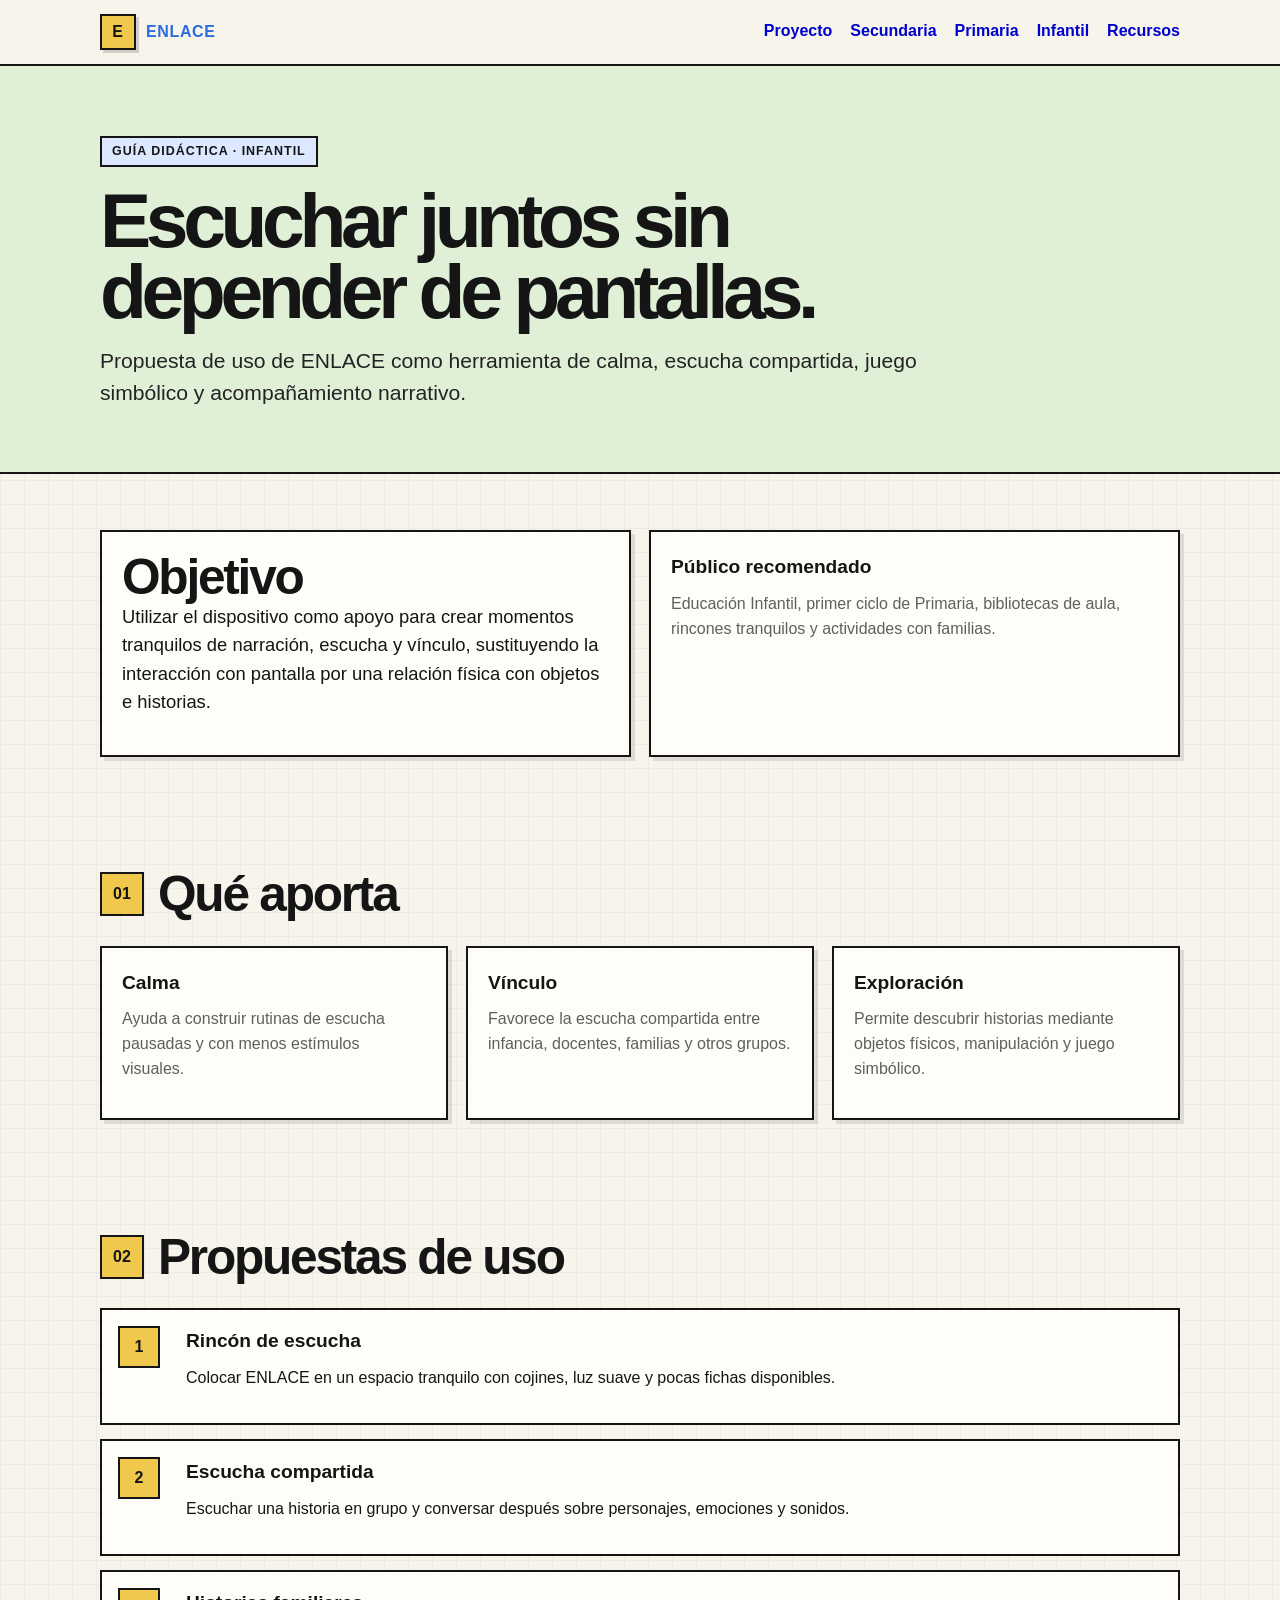
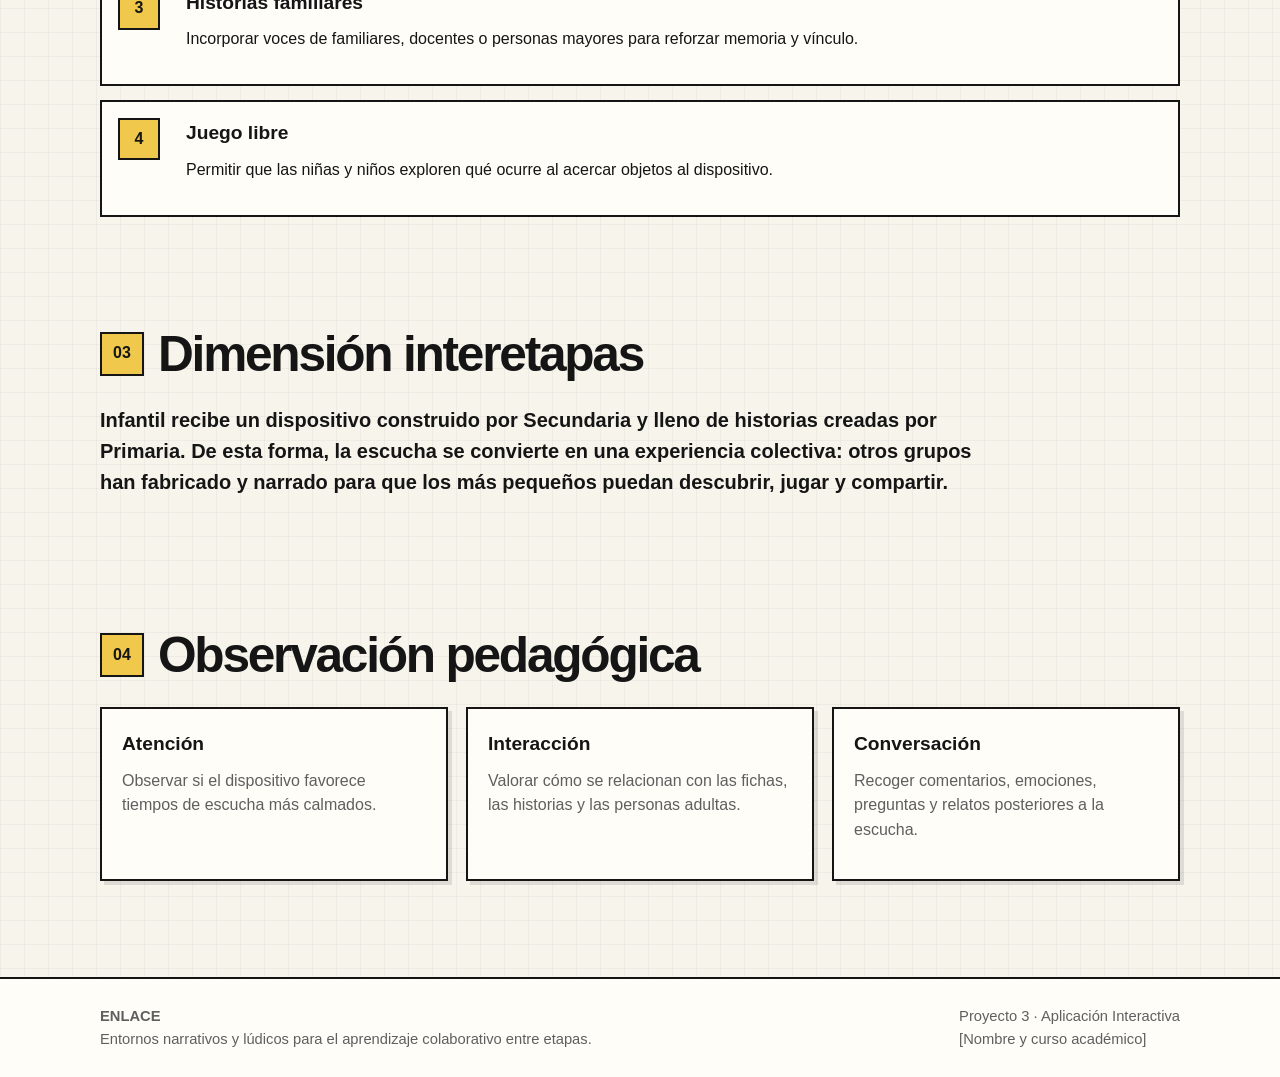
==== infantil.html @ cffe7b9e "Add files via upload" ====
<!DOCTYPE html>
<html lang="es">
<head>
  <meta charset="UTF-8" />
  <meta name="viewport" content="width=device-width, initial-scale=1.0" />
  <title>ENLACE · Guía Infantil</title>
  <meta name="description" content="Guía didáctica de Educación Infantil para usar ENLACE como apoyo a la escucha compartida." />
  <link rel="stylesheet" href="style.css" />
</head>
<body>
<header class="topbar"><nav class="nav" id="nav"><a class="brand" href="index.html"><span class="brand-mark">E</span><span>ENLACE</span></a><button class="mobile-menu" id="menuBtn" aria-expanded="false" aria-controls="navLinks">Menú</button><div class="nav-links" id="navLinks"><a href="proyecto.html">Proyecto</a><a href="secundaria.html">Secundaria</a><a href="primaria.html">Primaria</a><a href="infantil.html">Infantil</a><a href="recursos.html">Recursos</a></div></nav></header>
<main><section class="page-hero guide-hero green-hero"><span class="eyebrow">Guía didáctica · Infantil</span><h1>Escuchar juntos sin depender de pantallas.</h1><p class="lead">Propuesta de uso de ENLACE como herramienta de calma, escucha compartida, juego simbólico y acompañamiento narrativo.</p></section><section><div class="grid two"><div class="card large-text"><h2>Objetivo</h2><p>Utilizar el dispositivo como apoyo para crear momentos tranquilos de narración, escucha y vínculo, sustituyendo la interacción con pantalla por una relación física con objetos e historias.</p></div><div class="card"><h3>Público recomendado</h3><p>Educación Infantil, primer ciclo de Primaria, bibliotecas de aula, rincones tranquilos y actividades con familias.</p></div></div></section><section><div class="section-title"><span>01</span><h2>Qué aporta</h2></div><div class="grid three"><div class="card"><h3>Calma</h3><p>Ayuda a construir rutinas de escucha pausadas y con menos estímulos visuales.</p></div><div class="card"><h3>Vínculo</h3><p>Favorece la escucha compartida entre infancia, docentes, familias y otros grupos.</p></div><div class="card"><h3>Exploración</h3><p>Permite descubrir historias mediante objetos físicos, manipulación y juego simbólico.</p></div></div></section><section><div class="section-title"><span>02</span><h2>Propuestas de uso</h2></div><div class="steps"><div class="step"><div><h3>Rincón de escucha</h3><p>Colocar ENLACE en un espacio tranquilo con cojines, luz suave y pocas fichas disponibles.</p></div></div><div class="step"><div><h3>Escucha compartida</h3><p>Escuchar una historia en grupo y conversar después sobre personajes, emociones y sonidos.</p></div></div><div class="step"><div><h3>Historias familiares</h3><p>Incorporar voces de familiares, docentes o personas mayores para reforzar memoria y vínculo.</p></div></div><div class="step"><div><h3>Juego libre</h3><p>Permitir que las niñas y niños exploren qué ocurre al acercar objetos al dispositivo.</p></div></div></div></section><section><div class="section-title"><span>03</span><h2>Dimensión interetapas</h2></div><p class="wide-text">Infantil recibe un dispositivo construido por Secundaria y lleno de historias creadas por Primaria. De esta forma, la escucha se convierte en una experiencia colectiva: otros grupos han fabricado y narrado para que los más pequeños puedan descubrir, jugar y compartir.</p></section><section><div class="section-title"><span>04</span><h2>Observación pedagógica</h2></div><div class="grid three"><div class="card"><h3>Atención</h3><p>Observar si el dispositivo favorece tiempos de escucha más calmados.</p></div><div class="card"><h3>Interacción</h3><p>Valorar cómo se relacionan con las fichas, las historias y las personas adultas.</p></div><div class="card"><h3>Conversación</h3><p>Recoger comentarios, emociones, preguntas y relatos posteriores a la escucha.</p></div></div></section></main><footer class="footer"><div class="footer-inner"><div><strong>ENLACE</strong><br>Entornos narrativos y lúdicos para el aprendizaje colaborativo entre etapas.</div><div>Proyecto 3 · Aplicación Interactiva<br>[Nombre y curso académico]</div></div></footer><script src="script.js"></script></body></html>
---- style.css ----
:root{--bg:#f7f4ec;--paper:#fffdf7;--ink:#151515;--muted:#5f5f5f;--line:#151515;--blue:#dbe8ff;--blue-strong:#2d6cdf;--yellow:#f0c84b;--yellow-soft:#fff1a8;--green-soft:#dff0d7;--shadow:5px 5px 0 rgba(0,0,0,.12);--max:1120px}*{box-sizing:border-box}html{scroll-behavior:smooth}body{margin:0;font-family:Arial,Helvetica,sans-serif;color:var(--ink);background:linear-gradient(rgba(0,0,0,.035) 1px,transparent 1px),linear-gradient(90deg,rgba(0,0,0,.035) 1px,transparent 1px),var(--bg);background-size:24px 24px;line-height:1.55}a{color:inherit}.topbar{position:sticky;top:0;z-index:20;background:rgba(247,244,236,.95);backdrop-filter:blur(8px);border-bottom:2px solid var(--line)}.nav{max-width:var(--max);margin:0 auto;padding:14px 20px;display:flex;align-items:center;justify-content:space-between;gap:18px}.brand{display:flex;align-items:center;gap:10px;font-weight:900;text-transform:uppercase;letter-spacing:.04em;text-decoration:none;color:var(--blue-strong)}.brand-mark{width:36px;height:36px;border:2px solid var(--line);background:var(--yellow);color:var(--ink);display:grid;place-items:center;box-shadow:3px 3px 0 rgba(0,0,0,.16);font-weight:900}.nav-links{display:flex;flex-wrap:wrap;justify-content:flex-end;gap:18px;font-weight:700}.nav-links a{text-decoration:none;border-bottom:2px solid transparent;color:#0000cc}.nav-links a:hover{border-bottom-color:var(--line)}.mobile-menu{display:none}section{max-width:var(--max);margin:0 auto;padding:56px 20px}.hero{max-width:var(--max);margin:0 auto;padding:62px 20px 52px;display:grid;grid-template-columns:minmax(0,.98fr) minmax(360px,.82fr);gap:42px;align-items:start}.hero-copy{max-width:660px}.hero-card-top{margin-top:80px}.eyebrow{display:inline-block;border:2px solid var(--line);background:var(--blue);padding:4px 10px;font-weight:800;text-transform:uppercase;letter-spacing:.08em;font-size:.78rem;margin-bottom:18px}h1{font-size:clamp(3rem,8vw,6.4rem);line-height:.92;margin:0 0 18px;letter-spacing:-.07em}.page-hero h1{font-size:clamp(2.5rem,6vw,5.2rem);max-width:920px}h2{font-size:clamp(1.85rem,4vw,3.1rem);margin:0;line-height:1.02;letter-spacing:-.045em}h3{margin:0 0 10px;font-size:1.2rem}p{margin-top:0}.claim{font-size:clamp(1.25rem,2.6vw,2rem);font-weight:900;margin:0 0 18px}.lead{font-size:clamp(1.05rem,2vw,1.32rem);color:#232323;margin:0 0 28px;max-width:820px}.lead.short{max-width:610px}.hero-actions,.button-row{display:flex;flex-wrap:wrap;gap:12px}.btn{display:inline-flex;align-items:center;justify-content:center;border:2px solid var(--line);background:var(--paper);color:var(--ink);padding:12px 16px;text-decoration:none;font-weight:900;box-shadow:4px 4px 0 rgba(0,0,0,.16);transition:transform .12s ease,box-shadow .12s ease}.btn:hover{transform:translate(2px,2px);box-shadow:2px 2px 0 rgba(0,0,0,.18)}.btn.primary{background:var(--yellow)}.btn.blue{background:var(--blue)}.small-btn{padding:9px 12px;font-size:.92rem}.hero-card,.card,.guide-preview,.diagram,.codebox,.resource,.cta-block{background:var(--paper);border:2px solid var(--line);box-shadow:4px 4px 0 rgba(0,0,0,.1)}.hero-card{padding:20px;box-shadow:var(--shadow);transform:rotate(1deg)}.placeholder-img{min-height:320px;border:2px dashed var(--line);background:repeating-linear-gradient(-45deg,#fffdf7,#fffdf7 12px,#f1eadb 12px,#f1eadb 24px);display:grid;place-items:center;text-align:center;padding:24px;font-weight:900;color:var(--muted)}.placeholder-img.small{min-height:190px}.caption{font-size:.86rem;color:var(--muted);margin:12px 0 0}.intro-block{padding-top:34px}.section-title{display:grid;grid-template-columns:auto 1fr;gap:14px;align-items:center;margin-bottom:26px}.section-title span,.stage-number{width:44px;height:44px;display:grid;place-items:center;border:2px solid var(--line);background:var(--yellow);font-weight:900}.grid{display:grid;gap:18px}.grid.two{grid-template-columns:repeat(2,1fr)}.grid.three{grid-template-columns:repeat(3,1fr)}.card{padding:20px}.card p{color:var(--muted)}.large-text p{font-size:1.15rem;color:var(--ink)}.stage-flow{display:grid;grid-template-columns:repeat(3,1fr);gap:18px}.stage-card{border:2px solid var(--line);background:var(--paper);padding:20px;box-shadow:var(--shadow);min-height:260px}.stage-blue{background:var(--blue)}.stage-yellow{background:var(--yellow-soft)}.stage-green{background:var(--green-soft)}.text-link{display:inline-block;margin-top:10px;font-weight:900;text-decoration-thickness:2px}.steps{counter-reset:step;display:grid;gap:14px}.steps.compact{grid-template-columns:repeat(4,1fr)}.step{counter-increment:step;display:grid;grid-template-columns:54px 1fr;gap:14px;align-items:start;background:var(--paper);border:2px solid var(--line);padding:16px}.steps.compact .step{grid-template-columns:1fr}.step:before{content:counter(step);width:38px;height:38px;background:var(--yellow);border:2px solid var(--line);display:grid;place-items:center;font-weight:900}.guide-preview{overflow:hidden}.guide-body{padding:18px}.cta-block{display:flex;justify-content:space-between;align-items:center;gap:24px;padding:26px;margin-bottom:46px}.page-hero{padding-top:70px;padding-bottom:34px}.guide-hero{border-bottom:2px solid var(--line);max-width:none;padding-left:max(20px,calc((100vw - var(--max))/2 + 20px));padding-right:max(20px,calc((100vw - var(--max))/2 + 20px))}.blue-hero{background:var(--blue)}.yellow-hero{background:var(--yellow-soft)}.green-hero{background:var(--green-soft)}.diagram{padding:20px;overflow-x:auto}.flow{display:flex;align-items:stretch;gap:10px;min-width:760px}.flow-box{flex:1;border:2px solid var(--line);padding:14px;background:#fff;text-align:center;font-weight:900;min-height:82px;display:grid;place-items:center}.arrow{display:grid;place-items:center;font-size:1.6rem;font-weight:900}.wide-text{max-width:880px;font-size:1.25rem;font-weight:700}.resource-list{display:grid;gap:12px}.resource{display:flex;align-items:center;justify-content:space-between;gap:16px;padding:14px 16px}.resource small{display:block;color:var(--muted);margin-top:2px}.tag{display:inline-flex;align-items:center;border:2px solid var(--line);padding:3px 8px;font-size:.78rem;font-weight:900;background:#fff;white-space:nowrap;text-decoration:none}.codebox{padding:18px;overflow-x:auto}.codebox pre{margin:0;font-size:1rem}.footer{border-top:2px solid var(--line);background:var(--paper);margin-top:40px}.footer-inner{max-width:var(--max);margin:0 auto;padding:26px 20px;display:flex;justify-content:space-between;gap:20px;flex-wrap:wrap;color:var(--muted);font-size:.92rem}@media(max-width:980px){.hero,.grid.two,.grid.three,.stage-flow,.steps.compact{grid-template-columns:1fr}.hero-card-top{margin-top:0}h1{font-size:clamp(3.2rem,16vw,5.8rem)}.cta-block{flex-direction:column;align-items:flex-start}}@media(max-width:760px){.mobile-menu{display:inline-flex;border:2px solid var(--line);background:var(--paper);padding:8px 10px;font-weight:900}.nav{flex-wrap:wrap}.nav-links{display:none;width:100%;padding-top:12px;flex-direction:column;gap:10px}.nav.open .nav-links{display:flex}.hero,section{padding-left:16px;padding-right:16px}.hero{padding-top:42px}.resource{align-items:flex-start;flex-direction:column}}
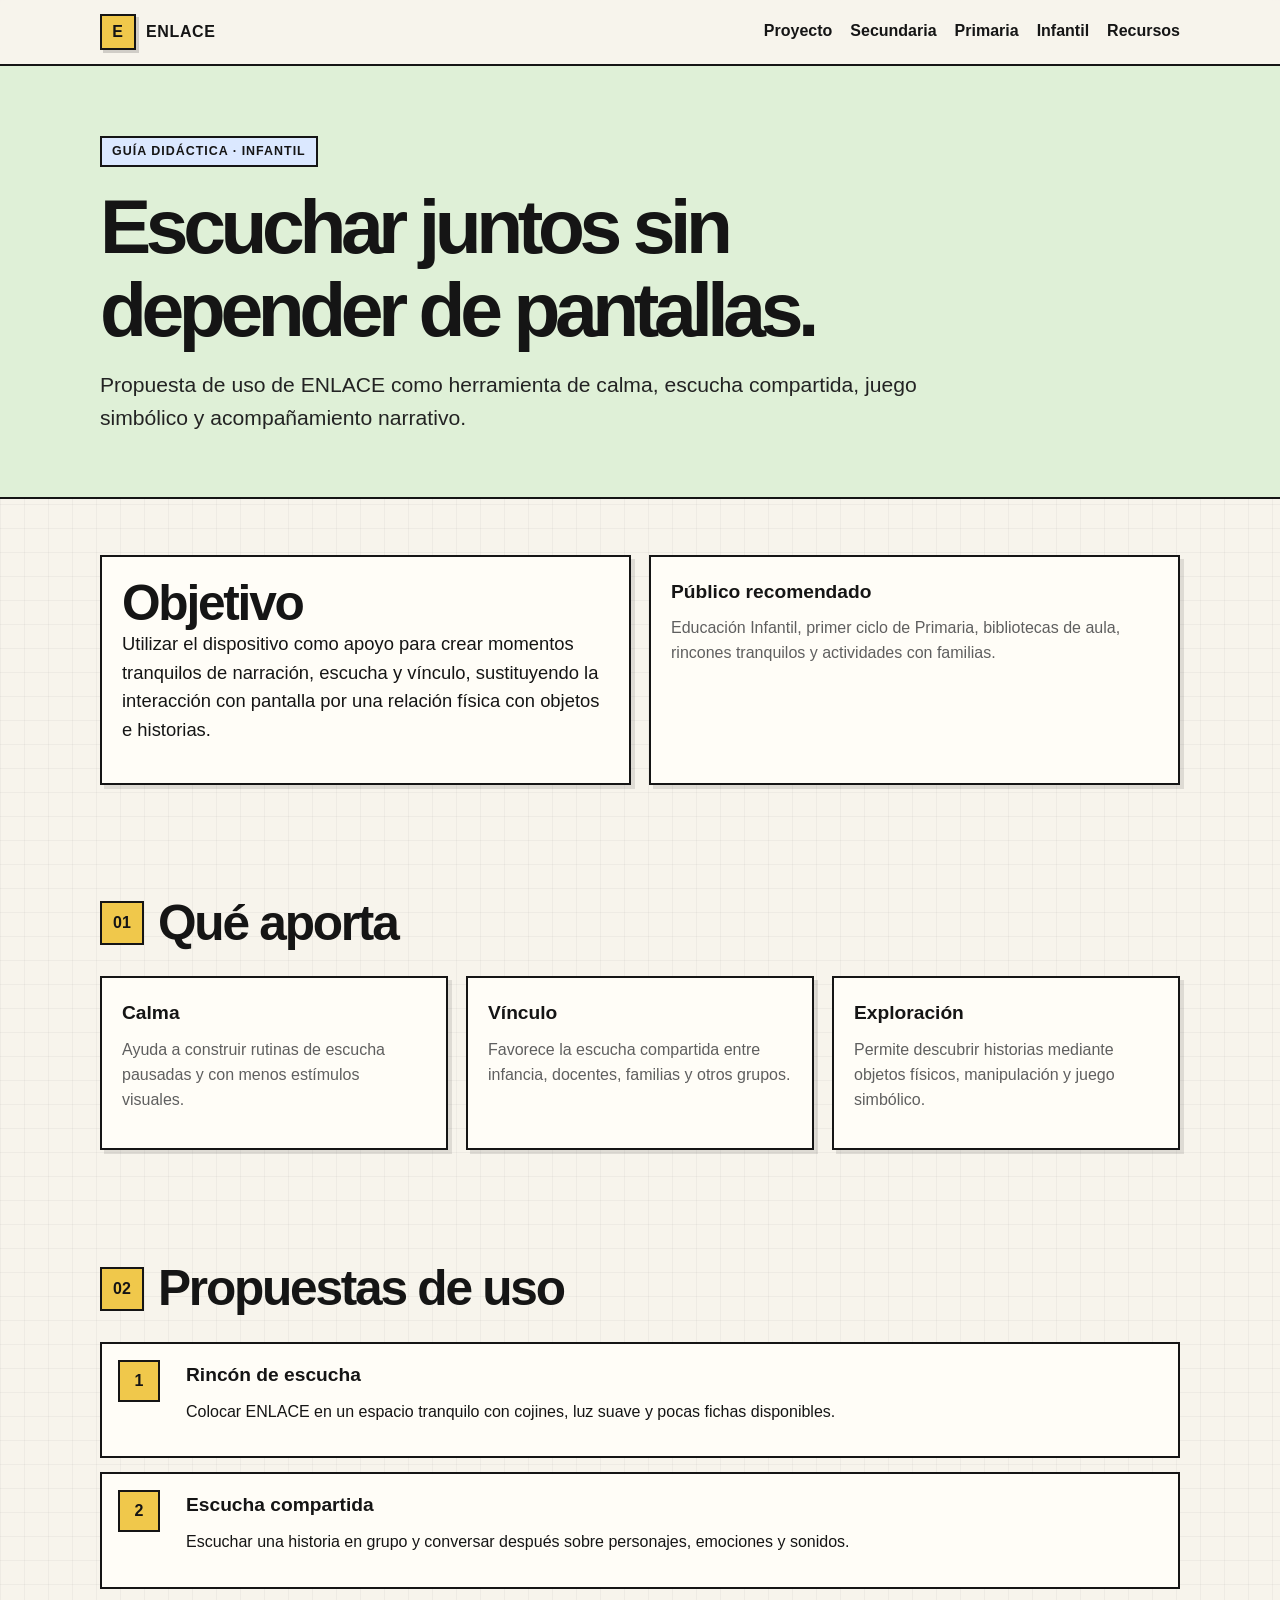
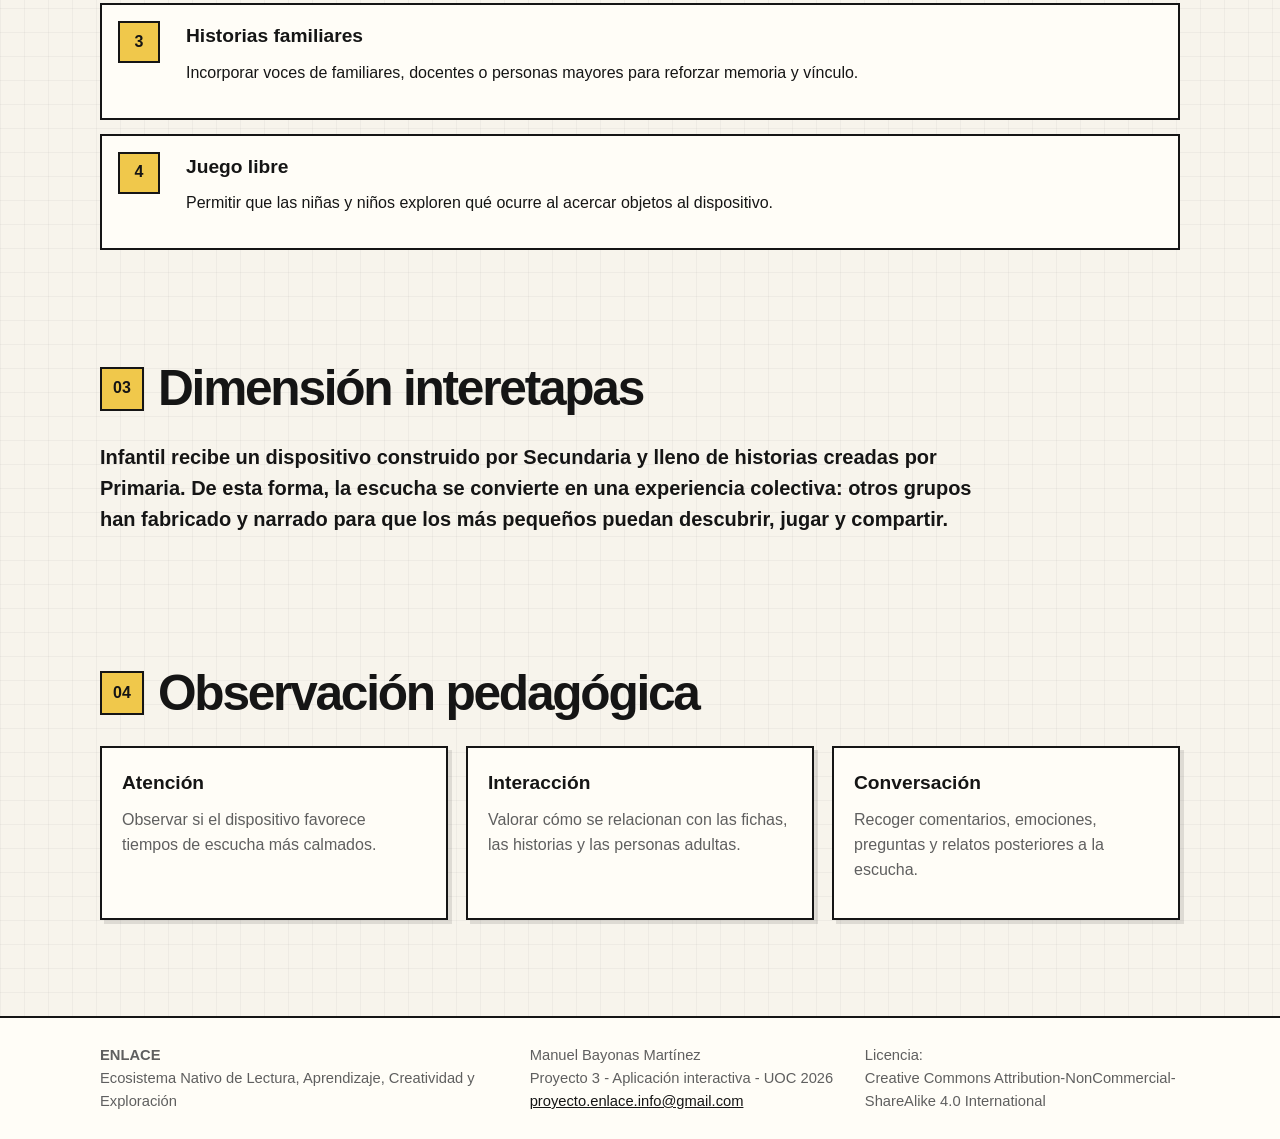
==== commit a329e42b: "Add files via upload" ====
--- a/infantil.html
+++ b/infantil.html
@@ -3,10 +3,194 @@
 <head>
   <meta charset="UTF-8" />
   <meta name="viewport" content="width=device-width, initial-scale=1.0" />
+
   <title>ENLACE · Guía Infantil</title>
-  <meta name="description" content="Guía didáctica de Educación Infantil para usar ENLACE como apoyo a la escucha compartida." />
+
+  <meta
+    name="description"
+    content="Guía didáctica para usar ENLACE como apoyo a la escucha compartida."
+  />
+
   <link rel="stylesheet" href="style.css" />
 </head>
+
 <body>
-<header class="topbar"><nav class="nav" id="nav"><a class="brand" href="index.html"><span class="brand-mark">E</span><span>ENLACE</span></a><button class="mobile-menu" id="menuBtn" aria-expanded="false" aria-controls="navLinks">Menú</button><div class="nav-links" id="navLinks"><a href="proyecto.html">Proyecto</a><a href="secundaria.html">Secundaria</a><a href="primaria.html">Primaria</a><a href="infantil.html">Infantil</a><a href="recursos.html">Recursos</a></div></nav></header>
-<main><section class="page-hero guide-hero green-hero"><span class="eyebrow">Guía didáctica · Infantil</span><h1>Escuchar juntos sin depender de pantallas.</h1><p class="lead">Propuesta de uso de ENLACE como herramienta de calma, escucha compartida, juego simbólico y acompañamiento narrativo.</p></section><section><div class="grid two"><div class="card large-text"><h2>Objetivo</h2><p>Utilizar el dispositivo como apoyo para crear momentos tranquilos de narración, escucha y vínculo, sustituyendo la interacción con pantalla por una relación física con objetos e historias.</p></div><div class="card"><h3>Público recomendado</h3><p>Educación Infantil, primer ciclo de Primaria, bibliotecas de aula, rincones tranquilos y actividades con familias.</p></div></div></section><section><div class="section-title"><span>01</span><h2>Qué aporta</h2></div><div class="grid three"><div class="card"><h3>Calma</h3><p>Ayuda a construir rutinas de escucha pausadas y con menos estímulos visuales.</p></div><div class="card"><h3>Vínculo</h3><p>Favorece la escucha compartida entre infancia, docentes, familias y otros grupos.</p></div><div class="card"><h3>Exploración</h3><p>Permite descubrir historias mediante objetos físicos, manipulación y juego simbólico.</p></div></div></section><section><div class="section-title"><span>02</span><h2>Propuestas de uso</h2></div><div class="steps"><div class="step"><div><h3>Rincón de escucha</h3><p>Colocar ENLACE en un espacio tranquilo con cojines, luz suave y pocas fichas disponibles.</p></div></div><div class="step"><div><h3>Escucha compartida</h3><p>Escuchar una historia en grupo y conversar después sobre personajes, emociones y sonidos.</p></div></div><div class="step"><div><h3>Historias familiares</h3><p>Incorporar voces de familiares, docentes o personas mayores para reforzar memoria y vínculo.</p></div></div><div class="step"><div><h3>Juego libre</h3><p>Permitir que las niñas y niños exploren qué ocurre al acercar objetos al dispositivo.</p></div></div></div></section><section><div class="section-title"><span>03</span><h2>Dimensión interetapas</h2></div><p class="wide-text">Infantil recibe un dispositivo construido por Secundaria y lleno de historias creadas por Primaria. De esta forma, la escucha se convierte en una experiencia colectiva: otros grupos han fabricado y narrado para que los más pequeños puedan descubrir, jugar y compartir.</p></section><section><div class="section-title"><span>04</span><h2>Observación pedagógica</h2></div><div class="grid three"><div class="card"><h3>Atención</h3><p>Observar si el dispositivo favorece tiempos de escucha más calmados.</p></div><div class="card"><h3>Interacción</h3><p>Valorar cómo se relacionan con las fichas, las historias y las personas adultas.</p></div><div class="card"><h3>Conversación</h3><p>Recoger comentarios, emociones, preguntas y relatos posteriores a la escucha.</p></div></div></section></main><footer class="footer"><div class="footer-inner"><div><strong>ENLACE</strong><br>Entornos narrativos y lúdicos para el aprendizaje colaborativo entre etapas.</div><div>Proyecto 3 · Aplicación Interactiva<br>[Nombre y curso académico]</div></div></footer><script src="script.js"></script></body></html>+  <header class="topbar">
+    <nav class="nav" id="nav">
+      <a class="brand" href="index.html" aria-label="Inicio ENLACE">
+        <span class="brand-mark">E</span>
+        <span>ENLACE</span>
+      </a>
+
+      <button
+        class="mobile-menu"
+        id="menuBtn"
+        aria-expanded="false"
+        aria-controls="navLinks"
+      >
+        Menú
+      </button>
+
+      <div class="nav-links" id="navLinks">
+        <a href="proyecto.html">Proyecto</a>
+        <a href="secundaria.html">Secundaria</a>
+        <a href="primaria.html">Primaria</a>
+        <a href="infantil.html">Infantil</a>
+        <a href="recursos.html">Recursos</a>
+      </div>
+    </nav>
+  </header>
+
+  <main>
+    <section class="page-hero guide-hero green-hero">
+      <span class="eyebrow">Guía didáctica · Infantil</span>
+      <h1>Escuchar juntos sin depender de pantallas.</h1>
+      <p class="lead">
+        Propuesta de uso de ENLACE como herramienta de calma, escucha compartida,
+        juego simbólico y acompañamiento narrativo.
+      </p>
+    </section>
+
+    <section>
+      <div class="grid two">
+        <div class="card large-text">
+          <h2>Objetivo</h2>
+          <p>
+            Utilizar el dispositivo como apoyo para crear momentos tranquilos de narración,
+            escucha y vínculo, sustituyendo la interacción con pantalla por una relación física
+            con objetos e historias.
+          </p>
+        </div>
+
+        <div class="card">
+          <h3>Público recomendado</h3>
+          <p>
+            Educación Infantil, primer ciclo de Primaria, bibliotecas de aula,
+            rincones tranquilos y actividades con familias.
+          </p>
+        </div>
+      </div>
+    </section>
+
+    <section>
+      <div class="section-title">
+        <span>01</span>
+        <h2>Qué aporta</h2>
+      </div>
+
+      <div class="grid three">
+        <div class="card">
+          <h3>Calma</h3>
+          <p>Ayuda a construir rutinas de escucha pausadas y con menos estímulos visuales.</p>
+        </div>
+
+        <div class="card">
+          <h3>Vínculo</h3>
+          <p>Favorece la escucha compartida entre infancia, docentes, familias y otros grupos.</p>
+        </div>
+
+        <div class="card">
+          <h3>Exploración</h3>
+          <p>Permite descubrir historias mediante objetos físicos, manipulación y juego simbólico.</p>
+        </div>
+      </div>
+    </section>
+
+    <section>
+      <div class="section-title">
+        <span>02</span>
+        <h2>Propuestas de uso</h2>
+      </div>
+
+      <div class="steps">
+        <div class="step">
+          <div>
+            <h3>Rincón de escucha</h3>
+            <p>Colocar ENLACE en un espacio tranquilo con cojines, luz suave y pocas fichas disponibles.</p>
+          </div>
+        </div>
+
+        <div class="step">
+          <div>
+            <h3>Escucha compartida</h3>
+            <p>Escuchar una historia en grupo y conversar después sobre personajes, emociones y sonidos.</p>
+          </div>
+        </div>
+
+        <div class="step">
+          <div>
+            <h3>Historias familiares</h3>
+            <p>Incorporar voces de familiares, docentes o personas mayores para reforzar memoria y vínculo.</p>
+          </div>
+        </div>
+
+        <div class="step">
+          <div>
+            <h3>Juego libre</h3>
+            <p>Permitir que las niñas y niños exploren qué ocurre al acercar objetos al dispositivo.</p>
+          </div>
+        </div>
+      </div>
+    </section>
+
+    <section>
+      <div class="section-title">
+        <span>03</span>
+        <h2>Dimensión interetapas</h2>
+      </div>
+
+      <p class="wide-text">
+        Infantil recibe un dispositivo construido por Secundaria y lleno de historias creadas por Primaria.
+        De esta forma, la escucha se convierte en una experiencia colectiva: otros grupos han fabricado y
+        narrado para que los más pequeños puedan descubrir, jugar y compartir.
+      </p>
+    </section>
+
+    <section>
+      <div class="section-title">
+        <span>04</span>
+        <h2>Observación pedagógica</h2>
+      </div>
+
+      <div class="grid three">
+        <div class="card">
+          <h3>Atención</h3>
+          <p>Observar si el dispositivo favorece tiempos de escucha más calmados.</p>
+        </div>
+
+        <div class="card">
+          <h3>Interacción</h3>
+          <p>Valorar cómo se relacionan con las fichas, las historias y las personas adultas.</p>
+        </div>
+
+        <div class="card">
+          <h3>Conversación</h3>
+          <p>Recoger comentarios, emociones, preguntas y relatos posteriores a la escucha.</p>
+        </div>
+      </div>
+    </section>
+  </main>
+
+  <footer class="footer">
+    <div class="footer-inner">
+      <div>
+        <strong>ENLACE</strong><br />
+        Ecosistema Nativo de Lectura, Aprendizaje, Creatividad y Exploración
+      </div>
+
+      <div>
+        Manuel Bayonas Martínez<br />
+        Proyecto 3 - Aplicación interactiva - UOC 2026<br />
+        <a href="mailto:proyecto.enlace.info@gmail.com">proyecto.enlace.info@gmail.com</a>
+      </div>
+
+      <div>
+        Licencia:<br />
+        Creative Commons Attribution-NonCommercial-ShareAlike 4.0 International
+      </div>
+    </div>
+  </footer>
+
+  <script src="script.js"></script>
+</body>
+</html>
--- a/style.css
+++ b/style.css
@@ -1 +1,602 @@
-:root{--bg:#f7f4ec;--paper:#fffdf7;--ink:#151515;--muted:#5f5f5f;--line:#151515;--blue:#dbe8ff;--blue-strong:#2d6cdf;--yellow:#f0c84b;--yellow-soft:#fff1a8;--green-soft:#dff0d7;--shadow:5px 5px 0 rgba(0,0,0,.12);--max:1120px}*{box-sizing:border-box}html{scroll-behavior:smooth}body{margin:0;font-family:Arial,Helvetica,sans-serif;color:var(--ink);background:linear-gradient(rgba(0,0,0,.035) 1px,transparent 1px),linear-gradient(90deg,rgba(0,0,0,.035) 1px,transparent 1px),var(--bg);background-size:24px 24px;line-height:1.55}a{color:inherit}.topbar{position:sticky;top:0;z-index:20;background:rgba(247,244,236,.95);backdrop-filter:blur(8px);border-bottom:2px solid var(--line)}.nav{max-width:var(--max);margin:0 auto;padding:14px 20px;display:flex;align-items:center;justify-content:space-between;gap:18px}.brand{display:flex;align-items:center;gap:10px;font-weight:900;text-transform:uppercase;letter-spacing:.04em;text-decoration:none;color:var(--blue-strong)}.brand-mark{width:36px;height:36px;border:2px solid var(--line);background:var(--yellow);color:var(--ink);display:grid;place-items:center;box-shadow:3px 3px 0 rgba(0,0,0,.16);font-weight:900}.nav-links{display:flex;flex-wrap:wrap;justify-content:flex-end;gap:18px;font-weight:700}.nav-links a{text-decoration:none;border-bottom:2px solid transparent;color:#0000cc}.nav-links a:hover{border-bottom-color:var(--line)}.mobile-menu{display:none}section{max-width:var(--max);margin:0 auto;padding:56px 20px}.hero{max-width:var(--max);margin:0 auto;padding:62px 20px 52px;display:grid;grid-template-columns:minmax(0,.98fr) minmax(360px,.82fr);gap:42px;align-items:start}.hero-copy{max-width:660px}.hero-card-top{margin-top:80px}.eyebrow{display:inline-block;border:2px solid var(--line);background:var(--blue);padding:4px 10px;font-weight:800;text-transform:uppercase;letter-spacing:.08em;font-size:.78rem;margin-bottom:18px}h1{font-size:clamp(3rem,8vw,6.4rem);line-height:.92;margin:0 0 18px;letter-spacing:-.07em}.page-hero h1{font-size:clamp(2.5rem,6vw,5.2rem);max-width:920px}h2{font-size:clamp(1.85rem,4vw,3.1rem);margin:0;line-height:1.02;letter-spacing:-.045em}h3{margin:0 0 10px;font-size:1.2rem}p{margin-top:0}.claim{font-size:clamp(1.25rem,2.6vw,2rem);font-weight:900;margin:0 0 18px}.lead{font-size:clamp(1.05rem,2vw,1.32rem);color:#232323;margin:0 0 28px;max-width:820px}.lead.short{max-width:610px}.hero-actions,.button-row{display:flex;flex-wrap:wrap;gap:12px}.btn{display:inline-flex;align-items:center;justify-content:center;border:2px solid var(--line);background:var(--paper);color:var(--ink);padding:12px 16px;text-decoration:none;font-weight:900;box-shadow:4px 4px 0 rgba(0,0,0,.16);transition:transform .12s ease,box-shadow .12s ease}.btn:hover{transform:translate(2px,2px);box-shadow:2px 2px 0 rgba(0,0,0,.18)}.btn.primary{background:var(--yellow)}.btn.blue{background:var(--blue)}.small-btn{padding:9px 12px;font-size:.92rem}.hero-card,.card,.guide-preview,.diagram,.codebox,.resource,.cta-block{background:var(--paper);border:2px solid var(--line);box-shadow:4px 4px 0 rgba(0,0,0,.1)}.hero-card{padding:20px;box-shadow:var(--shadow);transform:rotate(1deg)}.placeholder-img{min-height:320px;border:2px dashed var(--line);background:repeating-linear-gradient(-45deg,#fffdf7,#fffdf7 12px,#f1eadb 12px,#f1eadb 24px);display:grid;place-items:center;text-align:center;padding:24px;font-weight:900;color:var(--muted)}.placeholder-img.small{min-height:190px}.caption{font-size:.86rem;color:var(--muted);margin:12px 0 0}.intro-block{padding-top:34px}.section-title{display:grid;grid-template-columns:auto 1fr;gap:14px;align-items:center;margin-bottom:26px}.section-title span,.stage-number{width:44px;height:44px;display:grid;place-items:center;border:2px solid var(--line);background:var(--yellow);font-weight:900}.grid{display:grid;gap:18px}.grid.two{grid-template-columns:repeat(2,1fr)}.grid.three{grid-template-columns:repeat(3,1fr)}.card{padding:20px}.card p{color:var(--muted)}.large-text p{font-size:1.15rem;color:var(--ink)}.stage-flow{display:grid;grid-template-columns:repeat(3,1fr);gap:18px}.stage-card{border:2px solid var(--line);background:var(--paper);padding:20px;box-shadow:var(--shadow);min-height:260px}.stage-blue{background:var(--blue)}.stage-yellow{background:var(--yellow-soft)}.stage-green{background:var(--green-soft)}.text-link{display:inline-block;margin-top:10px;font-weight:900;text-decoration-thickness:2px}.steps{counter-reset:step;display:grid;gap:14px}.steps.compact{grid-template-columns:repeat(4,1fr)}.step{counter-increment:step;display:grid;grid-template-columns:54px 1fr;gap:14px;align-items:start;background:var(--paper);border:2px solid var(--line);padding:16px}.steps.compact .step{grid-template-columns:1fr}.step:before{content:counter(step);width:38px;height:38px;background:var(--yellow);border:2px solid var(--line);display:grid;place-items:center;font-weight:900}.guide-preview{overflow:hidden}.guide-body{padding:18px}.cta-block{display:flex;justify-content:space-between;align-items:center;gap:24px;padding:26px;margin-bottom:46px}.page-hero{padding-top:70px;padding-bottom:34px}.guide-hero{border-bottom:2px solid var(--line);max-width:none;padding-left:max(20px,calc((100vw - var(--max))/2 + 20px));padding-right:max(20px,calc((100vw - var(--max))/2 + 20px))}.blue-hero{background:var(--blue)}.yellow-hero{background:var(--yellow-soft)}.green-hero{background:var(--green-soft)}.diagram{padding:20px;overflow-x:auto}.flow{display:flex;align-items:stretch;gap:10px;min-width:760px}.flow-box{flex:1;border:2px solid var(--line);padding:14px;background:#fff;text-align:center;font-weight:900;min-height:82px;display:grid;place-items:center}.arrow{display:grid;place-items:center;font-size:1.6rem;font-weight:900}.wide-text{max-width:880px;font-size:1.25rem;font-weight:700}.resource-list{display:grid;gap:12px}.resource{display:flex;align-items:center;justify-content:space-between;gap:16px;padding:14px 16px}.resource small{display:block;color:var(--muted);margin-top:2px}.tag{display:inline-flex;align-items:center;border:2px solid var(--line);padding:3px 8px;font-size:.78rem;font-weight:900;background:#fff;white-space:nowrap;text-decoration:none}.codebox{padding:18px;overflow-x:auto}.codebox pre{margin:0;font-size:1rem}.footer{border-top:2px solid var(--line);background:var(--paper);margin-top:40px}.footer-inner{max-width:var(--max);margin:0 auto;padding:26px 20px;display:flex;justify-content:space-between;gap:20px;flex-wrap:wrap;color:var(--muted);font-size:.92rem}@media(max-width:980px){.hero,.grid.two,.grid.three,.stage-flow,.steps.compact{grid-template-columns:1fr}.hero-card-top{margin-top:0}h1{font-size:clamp(3.2rem,16vw,5.8rem)}.cta-block{flex-direction:column;align-items:flex-start}}@media(max-width:760px){.mobile-menu{display:inline-flex;border:2px solid var(--line);background:var(--paper);padding:8px 10px;font-weight:900}.nav{flex-wrap:wrap}.nav-links{display:none;width:100%;padding-top:12px;flex-direction:column;gap:10px}.nav.open .nav-links{display:flex}.hero,section{padding-left:16px;padding-right:16px}.hero{padding-top:42px}.resource{align-items:flex-start;flex-direction:column}}
+:root {
+  --bg: #f7f4ec;
+  --paper: #fffdf7;
+  --ink: #151515;
+  --muted: #5f5f5f;
+  --line: #151515;
+  --blue: #dbe8ff;
+  --blue-strong: #2d6cdf;
+  --yellow: #f0c84b;
+  --yellow-soft: #fff1a8;
+  --green-soft: #dff0d7;
+  --green: #2f7d4f;
+  --shadow: 5px 5px 0 rgba(0, 0, 0, 0.12);
+  --max: 1120px;
+}
+
+* {
+  box-sizing: border-box;
+}
+
+html {
+  scroll-behavior: smooth;
+}
+
+body {
+  margin: 0;
+  font-family: Arial, Helvetica, sans-serif;
+  color: var(--ink);
+  background:
+    linear-gradient(rgba(0, 0, 0, 0.035) 1px, transparent 1px),
+    linear-gradient(90deg, rgba(0, 0, 0, 0.035) 1px, transparent 1px),
+    var(--bg);
+  background-size: 24px 24px;
+  line-height: 1.55;
+}
+
+a {
+  color: var(--ink);
+}
+
+.topbar {
+  position: sticky;
+  top: 0;
+  z-index: 20;
+  background: rgba(247, 244, 236, 0.95);
+  backdrop-filter: blur(8px);
+  border-bottom: 2px solid var(--line);
+}
+
+.nav {
+  max-width: var(--max);
+  margin: 0 auto;
+  padding: 14px 20px;
+  display: flex;
+  align-items: center;
+  justify-content: space-between;
+  gap: 18px;
+}
+
+.brand {
+  display: flex;
+  align-items: center;
+  gap: 10px;
+  font-weight: 900;
+  text-transform: uppercase;
+  letter-spacing: 0.04em;
+  text-decoration: none;
+}
+
+.brand-mark {
+  width: 36px;
+  height: 36px;
+  border: 2px solid var(--line);
+  background: var(--yellow);
+  color: var(--ink);
+  display: grid;
+  place-items: center;
+  box-shadow: 3px 3px 0 rgba(0, 0, 0, 0.16);
+  font-weight: 900;
+}
+
+.nav-links {
+  display: flex;
+  flex-wrap: wrap;
+  justify-content: flex-end;
+  gap: 18px;
+  font-weight: 700;
+}
+
+.nav-links a {
+  color: var(--ink);
+  text-decoration: none;
+  border-bottom: 2px solid transparent;
+}
+
+.nav-links a:hover {
+  border-bottom-color: var(--line);
+}
+
+.mobile-menu {
+  display: none;
+}
+
+section {
+  max-width: var(--max);
+  margin: 0 auto;
+  padding: 56px 20px;
+}
+
+.hero {
+  max-width: var(--max);
+  margin: 0 auto;
+  padding: 62px 20px 52px;
+  display: grid;
+  grid-template-columns: minmax(0, 0.98fr) minmax(360px, 0.82fr);
+  gap: 42px;
+  align-items: start;
+}
+
+.hero-copy {
+  max-width: 660px;
+}
+
+.hero-card-top {
+  margin-top: 80px;
+}
+
+.eyebrow {
+  display: inline-block;
+  border: 2px solid var(--line);
+  background: var(--blue);
+  padding: 4px 10px;
+  font-weight: 800;
+  text-transform: uppercase;
+  letter-spacing: 0.08em;
+  font-size: 0.78rem;
+  margin-bottom: 18px;
+}
+
+h1 {
+  font-size: clamp(3rem, 8vw, 6.4rem);
+  line-height: 1.06;
+  margin: 0 0 18px;
+  letter-spacing: -0.07em;
+}
+
+.page-hero h1 {
+  font-size: clamp(2.5rem, 6vw, 5.2rem);
+  max-width: 920px;
+  line-height: 1.08;
+}
+
+h2 {
+  font-size: clamp(1.85rem, 4vw, 3.1rem);
+  margin: 0;
+  line-height: 1.08;
+  letter-spacing: -0.045em;
+}
+
+h3 {
+  margin: 0 0 10px;
+  font-size: 1.2rem;
+}
+
+p {
+  margin-top: 0;
+}
+
+.claim {
+  font-size: clamp(1.25rem, 2.6vw, 2rem);
+  font-weight: 900;
+  margin: 0 0 18px;
+}
+
+.lead {
+  font-size: clamp(1.05rem, 2vw, 1.32rem);
+  color: #232323;
+  margin: 0 0 28px;
+  max-width: 820px;
+}
+
+.lead.short {
+  max-width: 610px;
+}
+
+.hero-actions,
+.button-row {
+  display: flex;
+  flex-wrap: wrap;
+  gap: 12px;
+}
+
+.btn {
+  display: inline-flex;
+  align-items: center;
+  justify-content: center;
+  border: 2px solid var(--line);
+  background: var(--paper);
+  color: var(--ink);
+  padding: 12px 16px;
+  text-decoration: none;
+  font-weight: 900;
+  box-shadow: 4px 4px 0 rgba(0, 0, 0, 0.16);
+  transition: transform 0.12s ease, box-shadow 0.12s ease;
+}
+
+.btn:hover {
+  transform: translate(2px, 2px);
+  box-shadow: 2px 2px 0 rgba(0, 0, 0, 0.18);
+}
+
+.btn.primary {
+  background: var(--yellow);
+}
+
+.btn.blue {
+  background: var(--blue);
+}
+
+.no-wrap {
+  white-space: nowrap;
+}
+
+.small-btn {
+  padding: 9px 12px;
+  font-size: 0.92rem;
+}
+
+.hero-card,
+.card,
+.guide-preview,
+.diagram,
+.codebox,
+.resource,
+.cta-block {
+  background: var(--paper);
+  border: 2px solid var(--line);
+  box-shadow: 4px 4px 0 rgba(0, 0, 0, 0.10);
+}
+
+.hero-card {
+  padding: 20px;
+  box-shadow: var(--shadow);
+  transform: rotate(1deg);
+}
+
+.placeholder-img {
+  min-height: 320px;
+  border: 2px dashed var(--line);
+  background:
+    repeating-linear-gradient(
+      -45deg,
+      #fffdf7,
+      #fffdf7 12px,
+      #f1eadb 12px,
+      #f1eadb 24px
+    );
+  display: grid;
+  place-items: center;
+  text-align: center;
+  padding: 24px;
+  font-weight: 900;
+  color: var(--muted);
+}
+
+.placeholder-img.small {
+  min-height: 190px;
+}
+
+.caption {
+  font-size: 0.86rem;
+  color: var(--muted);
+  margin: 12px 0 0;
+}
+
+.intro-block {
+  padding-top: 34px;
+}
+
+.section-title {
+  display: grid;
+  grid-template-columns: auto 1fr;
+  gap: 14px;
+  align-items: center;
+  margin-bottom: 26px;
+}
+
+.section-title span,
+.stage-number {
+  width: 44px;
+  height: 44px;
+  display: grid;
+  place-items: center;
+  border: 2px solid var(--line);
+  background: var(--yellow);
+  font-weight: 900;
+}
+
+.grid {
+  display: grid;
+  gap: 18px;
+}
+
+.grid.two {
+  grid-template-columns: repeat(2, 1fr);
+}
+
+.grid.three {
+  grid-template-columns: repeat(3, 1fr);
+}
+
+.card {
+  padding: 20px;
+}
+
+.card p {
+  color: var(--muted);
+}
+
+.large-text p {
+  font-size: 1.15rem;
+  color: var(--ink);
+}
+
+.stage-flow {
+  display: grid;
+  grid-template-columns: repeat(3, 1fr);
+  gap: 18px;
+}
+
+.stage-card {
+  border: 2px solid var(--line);
+  background: var(--paper);
+  padding: 20px;
+  box-shadow: var(--shadow);
+  min-height: 260px;
+}
+
+.stage-blue {
+  background: var(--blue);
+}
+
+.stage-yellow {
+  background: var(--yellow-soft);
+}
+
+.stage-green {
+  background: var(--green-soft);
+}
+
+.text-link {
+  display: inline-block;
+  margin-top: 10px;
+  font-weight: 900;
+  text-decoration-thickness: 2px;
+}
+
+.steps {
+  counter-reset: step;
+  display: grid;
+  gap: 14px;
+}
+
+.steps.compact {
+  grid-template-columns: repeat(4, 1fr);
+}
+
+.step {
+  counter-increment: step;
+  display: grid;
+  grid-template-columns: 54px 1fr;
+  gap: 14px;
+  align-items: start;
+  background: var(--paper);
+  border: 2px solid var(--line);
+  padding: 16px;
+}
+
+.steps.compact .step {
+  grid-template-columns: 1fr;
+}
+
+.step::before {
+  content: counter(step);
+  width: 38px;
+  height: 38px;
+  background: var(--yellow);
+  border: 2px solid var(--line);
+  display: grid;
+  place-items: center;
+  font-weight: 900;
+}
+
+.guide-preview {
+  overflow: hidden;
+}
+
+.guide-body {
+  padding: 18px;
+}
+
+.cta-block {
+  display: flex;
+  justify-content: space-between;
+  align-items: center;
+  gap: 24px;
+  padding: 26px;
+  margin-bottom: 46px;
+}
+
+.page-hero {
+  padding-top: 70px;
+  padding-bottom: 34px;
+}
+
+.guide-hero {
+  border-bottom: 2px solid var(--line);
+  max-width: none;
+  padding-left: max(20px, calc((100vw - var(--max)) / 2 + 20px));
+  padding-right: max(20px, calc((100vw - var(--max)) / 2 + 20px));
+}
+
+.blue-hero {
+  background: var(--blue);
+}
+
+.yellow-hero {
+  background: var(--yellow-soft);
+}
+
+.green-hero {
+  background: var(--green-soft);
+}
+
+.diagram {
+  padding: 20px;
+  overflow-x: auto;
+}
+
+.flow {
+  display: flex;
+  align-items: stretch;
+  gap: 10px;
+  min-width: 760px;
+}
+
+.flow-box {
+  flex: 1;
+  border: 2px solid var(--line);
+  padding: 14px;
+  background: #fff;
+  text-align: center;
+  font-weight: 900;
+  min-height: 82px;
+  display: grid;
+  place-items: center;
+}
+
+.arrow {
+  display: grid;
+  place-items: center;
+  font-size: 1.6rem;
+  font-weight: 900;
+}
+
+.wide-text {
+  max-width: 880px;
+  font-size: 1.25rem;
+  font-weight: 700;
+}
+
+.resource-list {
+  display: grid;
+  gap: 12px;
+}
+
+.resource {
+  display: flex;
+  align-items: center;
+  justify-content: space-between;
+  gap: 16px;
+  padding: 14px 16px;
+}
+
+.resource small {
+  display: block;
+  color: var(--muted);
+  margin-top: 2px;
+}
+
+.tag {
+  display: inline-flex;
+  align-items: center;
+  border: 2px solid var(--line);
+  padding: 3px 8px;
+  font-size: 0.78rem;
+  font-weight: 900;
+  background: #fff;
+  white-space: nowrap;
+  text-decoration: none;
+  color: var(--ink);
+}
+
+.codebox {
+  padding: 18px;
+  overflow-x: auto;
+}
+
+.codebox pre {
+  margin: 0;
+  font-size: 1rem;
+}
+
+.footer {
+  border-top: 2px solid var(--line);
+  background: var(--paper);
+  margin-top: 40px;
+}
+
+.footer-inner {
+  max-width: var(--max);
+  margin: 0 auto;
+  padding: 26px 20px;
+  display: grid;
+  grid-template-columns: 1.3fr 1fr 1fr;
+  gap: 20px;
+  color: var(--muted);
+  font-size: 0.92rem;
+}
+
+.footer a {
+  color: var(--ink);
+}
+
+@media (max-width: 980px) {
+  .hero,
+  .grid.two,
+  .grid.three,
+  .stage-flow,
+  .steps.compact {
+    grid-template-columns: 1fr;
+  }
+
+  .hero-card-top {
+    margin-top: 0;
+  }
+
+  h1 {
+    font-size: clamp(3.2rem, 16vw, 5.8rem);
+    line-height: 1.08;
+  }
+
+  .cta-block {
+    flex-direction: column;
+    align-items: flex-start;
+  }
+
+  .footer-inner {
+    grid-template-columns: 1fr;
+  }
+}
+
+@media (max-width: 760px) {
+  .mobile-menu {
+    display: inline-flex;
+    border: 2px solid var(--line);
+    background: var(--paper);
+    padding: 8px 10px;
+    font-weight: 900;
+  }
+
+  .nav {
+    flex-wrap: wrap;
+  }
+
+  .nav-links {
+    display: none;
+    width: 100%;
+    padding-top: 12px;
+    flex-direction: column;
+    gap: 10px;
+  }
+
+  .nav.open .nav-links {
+    display: flex;
+  }
+
+  .hero,
+  section {
+    padding-left: 16px;
+    padding-right: 16px;
+  }
+
+  .hero {
+    padding-top: 42px;
+  }
+
+  .resource {
+    align-items: flex-start;
+    flex-direction: column;
+  }
+}
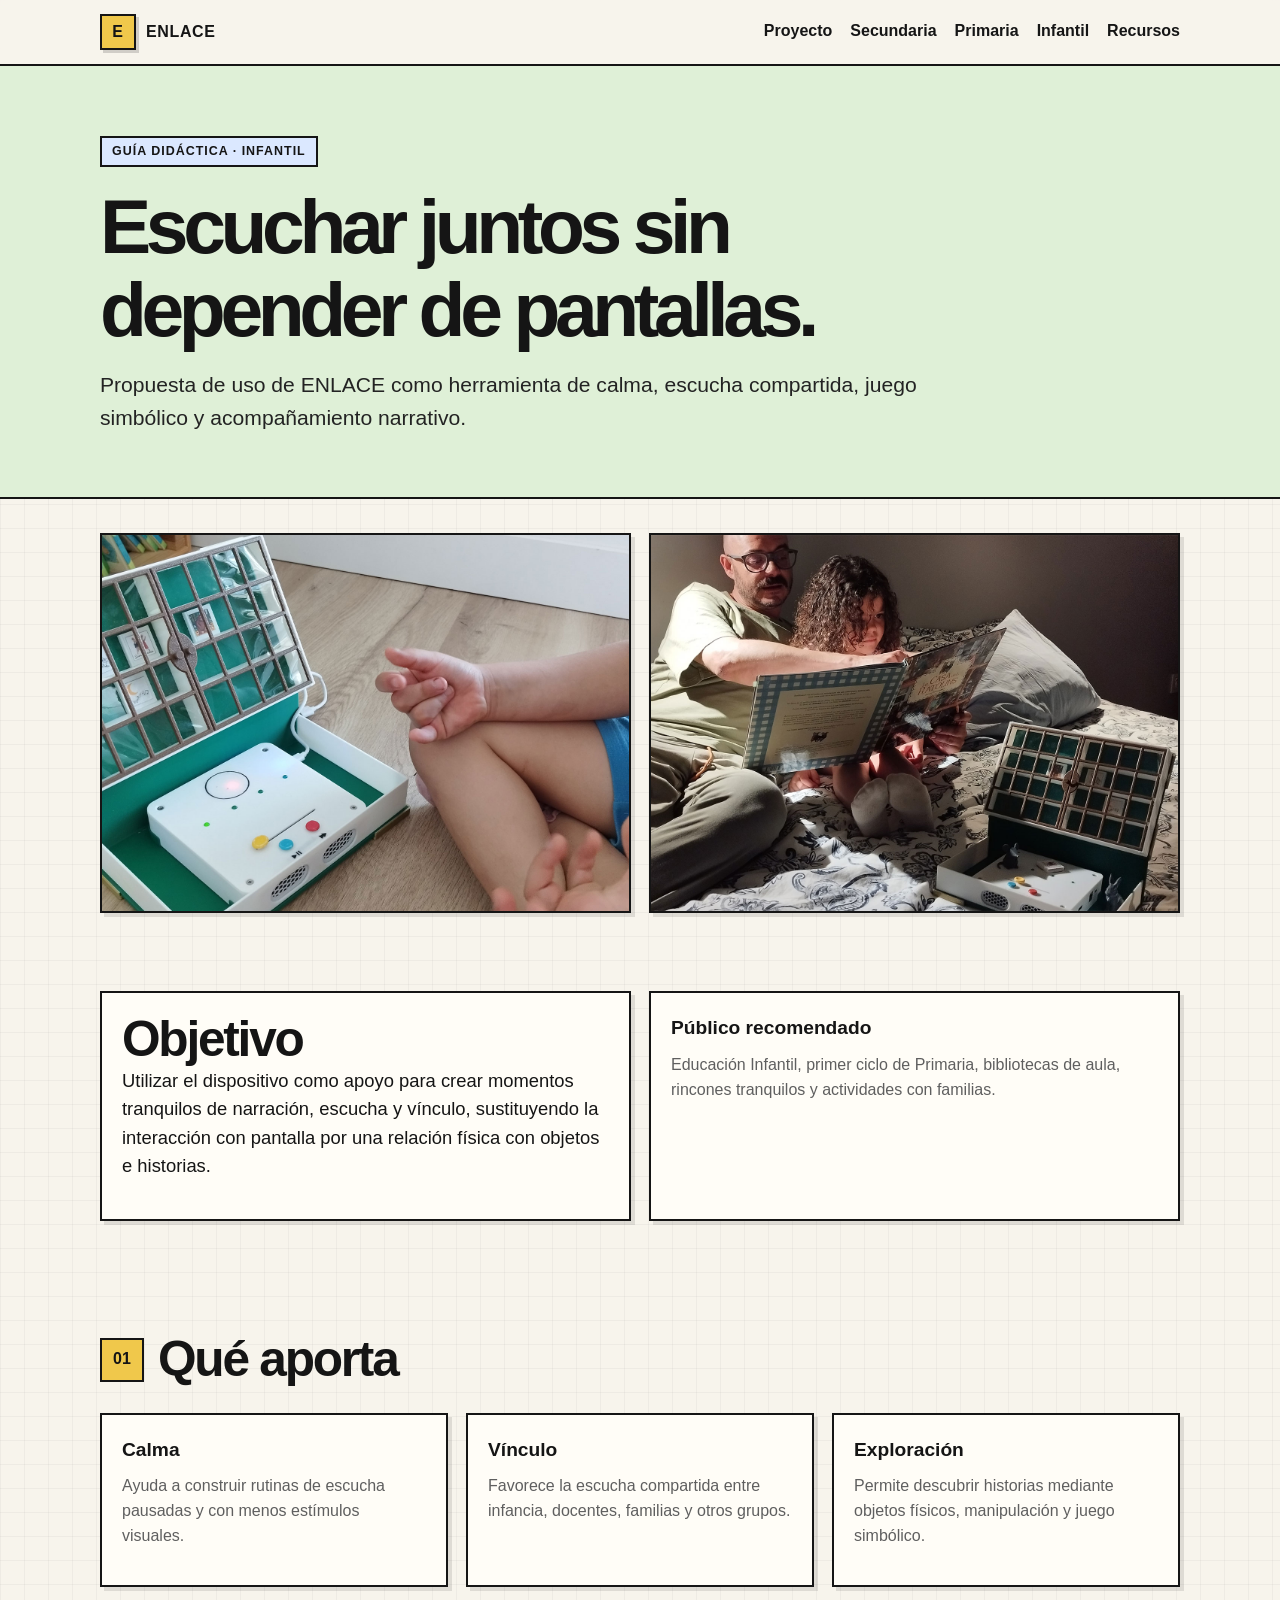
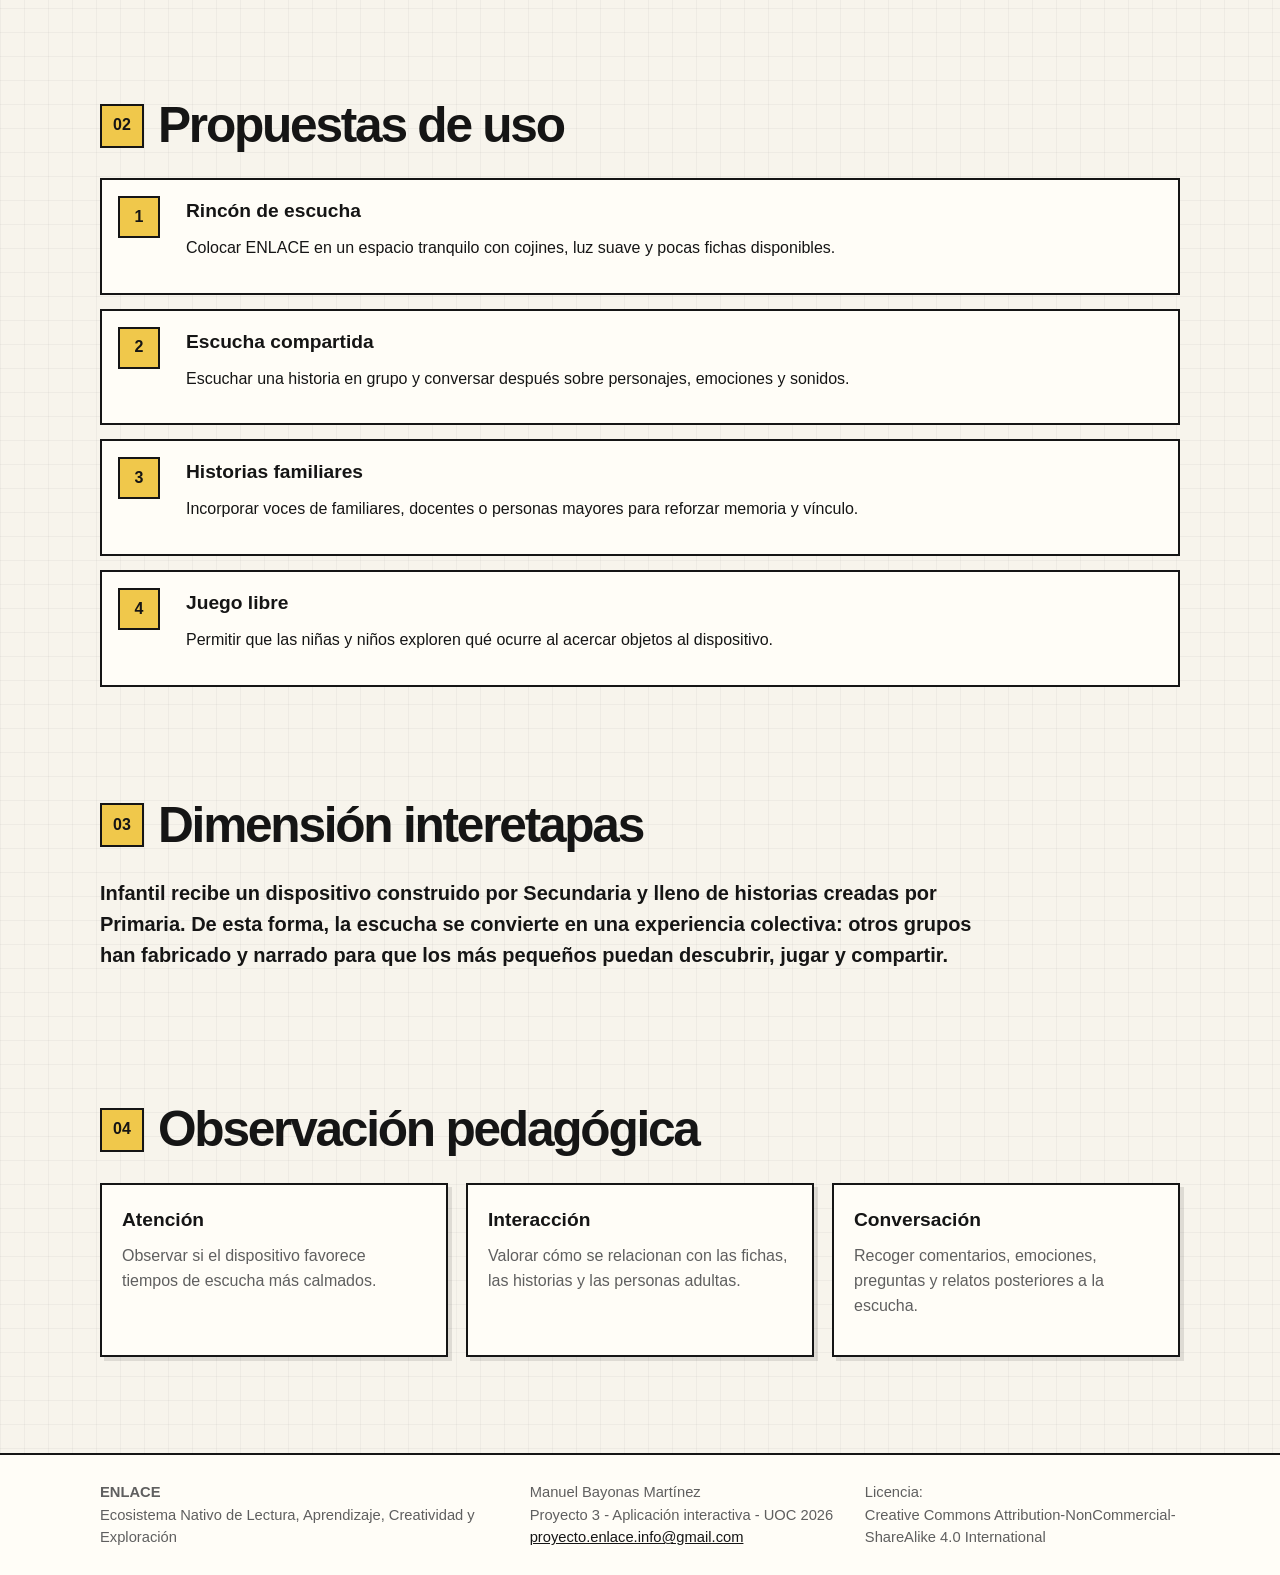
==== commit aba01bf6: "Add files via upload" ====
--- a/infantil.html
+++ b/infantil.html
@@ -51,6 +51,17 @@
       </p>
     </section>
 
+    <section class="visual-intro">
+      <div class="grid two image-grid">
+        <figure class="image-frame section-image">
+          <img src="img/uso-infantil.jpg" alt="Niña usando el dispositivo ENLACE" loading="lazy" />
+        </figure>
+        <figure class="image-frame section-image">
+          <img src="img/lectura-compartida.jpg" alt="Momento de lectura compartida" loading="lazy" />
+        </figure>
+      </div>
+    </section>
+
     <section>
       <div class="grid two">
         <div class="card large-text">
--- a/style.css
+++ b/style.css
@@ -600,3 +600,83 @@
     flex-direction: column;
   }
 }
+
+
+/* Imágenes reales */
+img {
+  max-width: 100%;
+}
+
+figure {
+  margin: 0;
+}
+
+.image-frame {
+  display: block;
+  overflow: hidden;
+  border: 2px solid var(--line);
+  background: var(--paper);
+}
+
+.image-frame img {
+  width: 100%;
+  display: block;
+  object-fit: cover;
+}
+
+.hero-card .image-frame {
+  border-style: dashed;
+}
+
+.hero-image img {
+  aspect-ratio: 16 / 11;
+  max-height: 470px;
+}
+
+.card-image img,
+.section-image img {
+  aspect-ratio: 14 / 10;
+  min-height: 100%;
+}
+
+.code-image img {
+  object-position: left center;
+}
+
+.image-grid .image-frame {
+  box-shadow: 4px 4px 0 rgba(0, 0, 0, 0.10);
+}
+
+.visual-intro {
+  padding-top: 34px;
+  padding-bottom: 22px;
+}
+
+.guide-preview .image-frame {
+  border-width: 0 0 2px 0;
+}
+
+.guide-preview .image-frame img {
+  aspect-ratio: 4 / 3;
+}
+
+@media (max-width: 980px) {
+  .hero-image img {
+    aspect-ratio: 4 / 3;
+    max-height: 520px;
+  }
+}
+
+@media (max-width: 760px) {
+  .hero-image img {
+    aspect-ratio: 3 / 4;
+    max-height: 430px;
+  }
+
+  .card-image img,
+  .section-image img,
+  .guide-preview .image-frame img {
+    aspect-ratio: 4 / 3;
+    max-height: 320px;
+  }
+}
